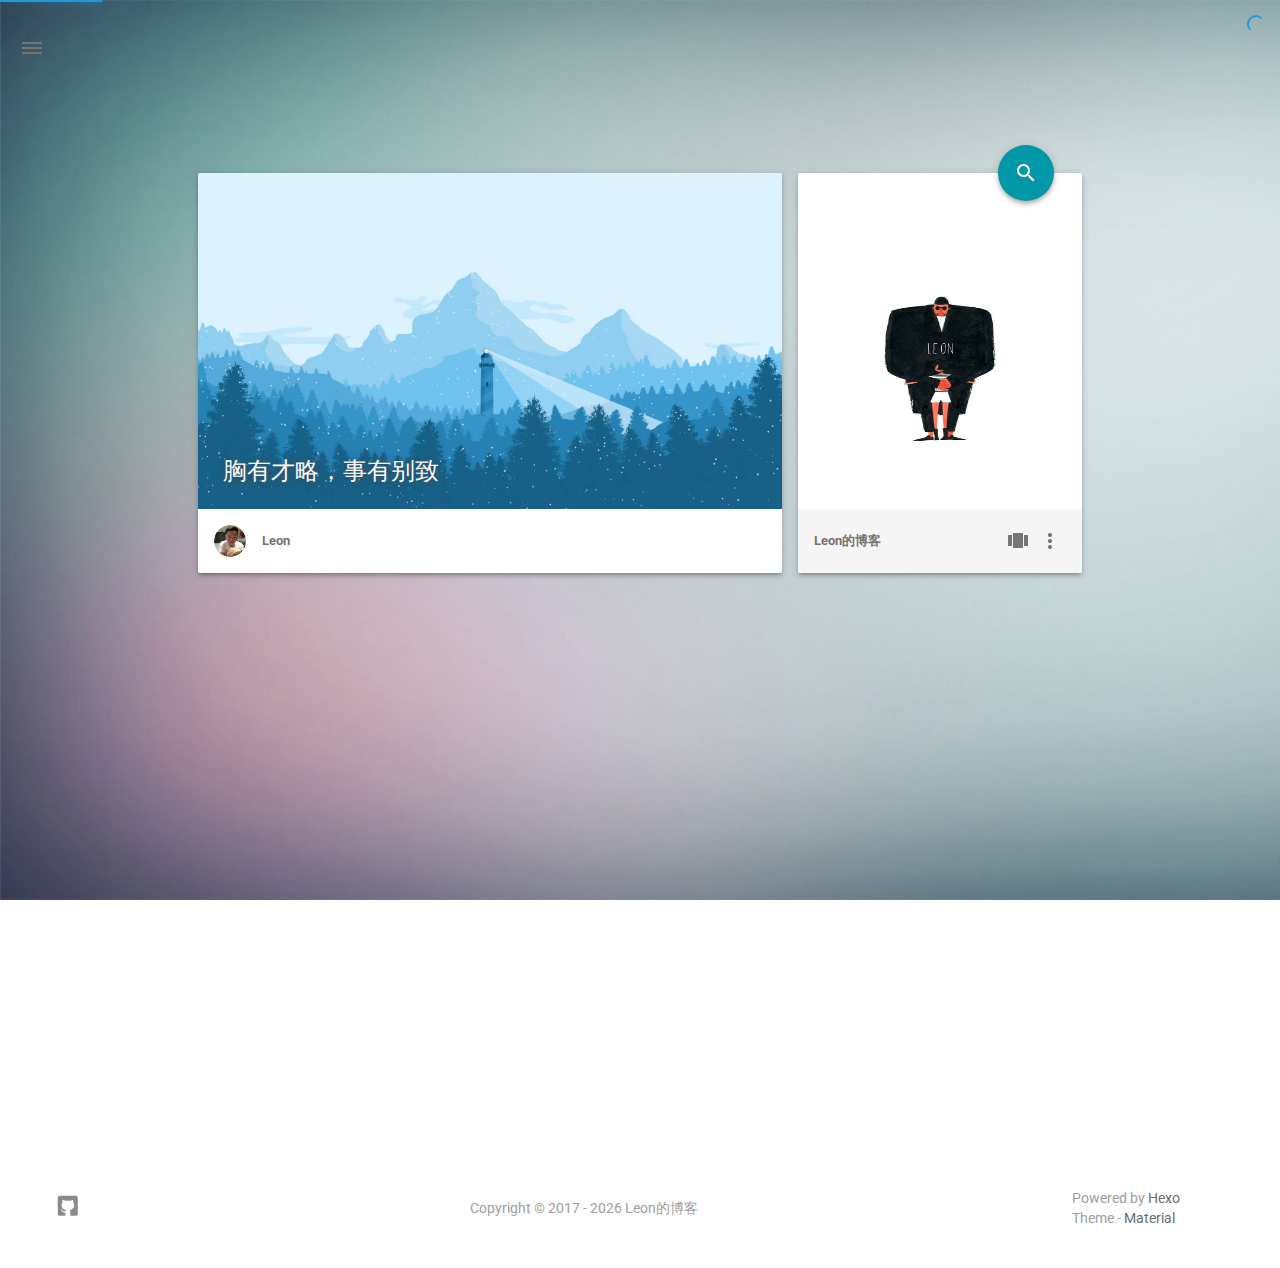
==== index.html @ 697430ab "Site updated: 2018-01-13 22:27:16" ====
<!DOCTYPE html>
<html style="display: none;" lang="zh">
    <head>
    <meta charset="utf-8">
    <!--
        © Material Theme
        https://github.com/viosey/hexo-theme-material
        Version: 1.5.2 -->
    <script>
        window.materialVersion = "1.5.2"
        // Delete localstorage with these tags
        window.oldVersion = [
            'codestartv1',
            '1.3.4',
            '1.4.0',
            '1.4.0b1',
            '1.5.0'
        ]
    </script>

    <!-- dns prefetch -->
    <meta http-equiv="x-dns-prefetch-control" content="on">














    <!-- Meta & Info -->
    <meta http-equiv="X-UA-Compatible" content="IE=Edge,chrome=1">
    <meta name="renderer" content="webkit">
    <meta name="viewport" content="width=device-width, initial-scale=1, user-scalable=no">

    <!-- Title -->
    
    <title>
        
        Leon的博客
    </title>

    <!-- Favicons -->
    <link rel="icon shortcut" type="image/ico" href="/img/favicon.png">
    <link rel="icon" href="/img/favicon.png">

    <meta name="format-detection" content="telephone=no"/>
    <meta name="description" itemprop="description" content="">
    <meta name="keywords" content="产品经理,Leon,陈沭阳的博客">
    <meta name="theme-color" content="#0097A7">

    <!-- Disable Fucking Bloody Baidu Tranformation -->
    <meta http-equiv="Cache-Control" content="no-transform" />
    <meta http-equiv="Cache-Control" content="no-siteapp" />

    <!--[if lte IE 9]>
        <link rel="stylesheet" href="/css/ie-blocker.css">

        
            <script src="/js/ie-blocker.zhCN.js"></script>
        
    <![endif]-->

    <!-- Import lsloader -->
    <script>(function(){window.lsloader={jsRunSequence:[],jsnamemap:{},cssnamemap:{}};lsloader.removeLS=function(a){try{localStorage.removeItem(a)}catch(b){}};lsloader.setLS=function(a,c){try{localStorage.setItem(a,c)}catch(b){}};lsloader.getLS=function(a){var c="";try{c=localStorage.getItem(a)}catch(b){c=""}return c};versionString="/*"+(window.materialVersion||"unknownVersion")+"*/";lsloader.clean=function(){try{var b=[];for(var a=0;a<localStorage.length;a++){b.push(localStorage.key(a))}b.forEach(function(e){var f=lsloader.getLS(e);if(window.oldVersion){var d=window.oldVersion.reduce(function(g,h){return g||f.indexOf("/*"+h+"*/")!==-1},false);if(d){lsloader.removeLS(e)}}})}catch(c){}};lsloader.clean();lsloader.load=function(f,a,b,d){if(typeof b==="boolean"){d=b;b=undefined}d=d||false;b=b||function(){};var e;e=this.getLS(f);if(e&&e.indexOf(versionString)===-1){this.removeLS(f);this.requestResource(f,a,b,d);return}if(e){var c=e.split(versionString)[0];if(c!=a){console.log("reload:"+a);this.removeLS(f);this.requestResource(f,a,b,d);return}e=e.split(versionString)[1];if(d){this.jsRunSequence.push({name:f,code:e});this.runjs(a,f,e)}else{document.getElementById(f).appendChild(document.createTextNode(e));b()}}else{this.requestResource(f,a,b,d)}};lsloader.requestResource=function(b,e,a,c){var d=this;if(c){this.iojs(e,b,function(h,f,g){d.setLS(f,h+versionString+g);d.runjs(h,f,g)})}else{this.iocss(e,b,function(f){document.getElementById(b).appendChild(document.createTextNode(f));d.setLS(b,e+versionString+f)},a)}};lsloader.iojs=function(d,b,g){var a=this;a.jsRunSequence.push({name:b,code:""});try{var f=new XMLHttpRequest();f.open("get",d,true);f.onreadystatechange=function(){if(f.readyState==4){if((f.status>=200&&f.status<300)||f.status==304){if(f.response!=""){g(d,b,f.response);return}}a.jsfallback(d,b)}};f.send(null)}catch(c){a.jsfallback(d,b)}};lsloader.iocss=function(f,c,h,a){var b=this;try{var g=new XMLHttpRequest();g.open("get",f,true);g.onreadystatechange=function(){if(g.readyState==4){if((g.status>=200&&g.status<300)||g.status==304){if(g.response!=""){h(g.response);a();return}}b.cssfallback(f,c,a)}};g.send(null)}catch(d){b.cssfallback(f,c,a)}};lsloader.iofonts=function(f,c,h,a){var b=this;try{var g=new XMLHttpRequest();g.open("get",f,true);g.onreadystatechange=function(){if(g.readyState==4){if((g.status>=200&&g.status<300)||g.status==304){if(g.response!=""){h(g.response);a();return}}b.cssfallback(f,c,a)}};g.send(null)}catch(d){b.cssfallback(f,c,a)}};lsloader.runjs=function(f,c,e){if(!!c&&!!e){for(var b in this.jsRunSequence){if(this.jsRunSequence[b].name==c){this.jsRunSequence[b].code=e}}}if(!!this.jsRunSequence[0]&&!!this.jsRunSequence[0].code&&this.jsRunSequence[0].status!="failed"){var a=document.createElement("script");a.appendChild(document.createTextNode(this.jsRunSequence[0].code));a.type="text/javascript";document.getElementsByTagName("head")[0].appendChild(a);this.jsRunSequence.shift();if(this.jsRunSequence.length>0){this.runjs()}}else{if(!!this.jsRunSequence[0]&&this.jsRunSequence[0].status=="failed"){var d=this;var a=document.createElement("script");a.src=this.jsRunSequence[0].path;a.type="text/javascript";this.jsRunSequence[0].status="loading";a.onload=function(){d.jsRunSequence.shift();if(d.jsRunSequence.length>0){d.runjs()}};document.body.appendChild(a)}}};lsloader.tagLoad=function(b,a){this.jsRunSequence.push({name:a,code:"",path:b,status:"failed"});this.runjs()};lsloader.jsfallback=function(c,b){if(!!this.jsnamemap[b]){return}else{this.jsnamemap[b]=b}for(var a in this.jsRunSequence){if(this.jsRunSequence[a].name==b){this.jsRunSequence[a].code="";this.jsRunSequence[a].status="failed";this.jsRunSequence[a].path=c}}this.runjs()};lsloader.cssfallback=function(e,c,b){if(!!this.cssnamemap[c]){return}else{this.cssnamemap[c]=1}var d=document.createElement("link");d.type="text/css";d.href=e;d.rel="stylesheet";d.onload=d.onerror=b;var a=document.getElementsByTagName("script")[0];a.parentNode.insertBefore(d,a)};lsloader.runInlineScript=function(c,b){var a=document.getElementById(b).innerText;this.jsRunSequence.push({name:c,code:a});this.runjs()}})();</script>

    <!-- Import queue -->
    <script>function Queue(){this.dataStore=[];this.offer=b;this.poll=d;this.execNext=a;this.debug=false;this.startDebug=c;function b(e){if(this.debug){console.log("Offered a Queued Function.")}if(typeof e==="function"){this.dataStore.push(e)}else{console.log("You must offer a function.")}}function d(){if(this.debug){console.log("Polled a Queued Function.")}return this.dataStore.shift()}function a(){var e=this.poll();if(e!==undefined){if(this.debug){console.log("Run a Queued Function.")}e()}}function c(){this.debug=true}}var queue=new Queue();</script>

    <!-- Import CSS -->
    
        <style id="material_css"></style><script>if(typeof window.lsLoadCSSMaxNums === "undefined")window.lsLoadCSSMaxNums = 0;window.lsLoadCSSMaxNums++;lsloader.load("material_css","/css/material.min.css?Z7a72R1E4SxzBKR/WGctOA==",function(){if(typeof window.lsLoadCSSNums === "undefined")window.lsLoadCSSNums = 0;window.lsLoadCSSNums++;if(window.lsLoadCSSNums == window.lsLoadCSSMaxNums)document.documentElement.style.display="";}, false)</script>
        <style id="style_css"></style><script>if(typeof window.lsLoadCSSMaxNums === "undefined")window.lsLoadCSSMaxNums = 0;window.lsLoadCSSMaxNums++;lsloader.load("style_css","/css/style.min.css?MKetZV3cUTfDxvMffaOezg==",function(){if(typeof window.lsLoadCSSNums === "undefined")window.lsLoadCSSNums = 0;window.lsLoadCSSNums++;if(window.lsLoadCSSNums == window.lsLoadCSSMaxNums)document.documentElement.style.display="";}, false)</script>

        
            
        

    

    

    <!-- Config CSS -->

<!-- Other Styles -->
<style>
  body, html {
    font-family: Roboto, "Helvetica Neue", Helvetica, "PingFang SC", "Hiragino Sans GB", "Microsoft YaHei", "微软雅黑", Arial, sans-serif;
    overflow-x: hidden !important;
  }
  
  code {
    font-family: Consolas, Monaco, 'Andale Mono', 'Ubuntu Mono', monospace;
  }

  a {
    color: #00838F;
  }

  .mdl-card__media,
  #search-label,
  #search-form-label:after,
  #scheme-Paradox .hot_tags-count,
  #scheme-Paradox .sidebar_archives-count,
  #scheme-Paradox .sidebar-colored .sidebar-header,
  #scheme-Paradox .sidebar-colored .sidebar-badge{
    background-color: #0097A7 !important;
  }

  /* Sidebar User Drop Down Menu Text Color */
  #scheme-Paradox .sidebar-colored .sidebar-nav>.dropdown>.dropdown-menu>li>a:hover,
  #scheme-Paradox .sidebar-colored .sidebar-nav>.dropdown>.dropdown-menu>li>a:focus {
    color: #0097A7 !important;
  }

  #post_entry-right-info,
  .sidebar-colored .sidebar-nav li:hover > a,
  .sidebar-colored .sidebar-nav li:hover > a i,
  .sidebar-colored .sidebar-nav li > a:hover,
  .sidebar-colored .sidebar-nav li > a:hover i,
  .sidebar-colored .sidebar-nav li > a:focus i,
  .sidebar-colored .sidebar-nav > .open > a,
  .sidebar-colored .sidebar-nav > .open > a:hover,
  .sidebar-colored .sidebar-nav > .open > a:focus,
  #ds-reset #ds-ctx .ds-ctx-entry .ds-ctx-head a {
    color: #0097A7 !important;
  }

  .toTop {
    background: #757575 !important;
  }

  .material-layout .material-post>.material-nav,
  .material-layout .material-index>.material-nav,
  .material-nav a {
    color: #757575;
  }

  #scheme-Paradox .MD-burger-layer {
    background-color: #757575;
  }

  #scheme-Paradox #post-toc-trigger-btn {
    color: #757575;
  }

  .post-toc a:hover {
    color: #00838F;
    text-decoration: underline;
  }

</style>


<!-- Theme Background Related-->

    <style>
      body{
        background-image: url(/img/bg.png);
      }
    </style>




<!-- Fade Effect -->

    <style>
      .fade {
        transition: all 800ms linear;
        -webkit-transform: translate3d(0,0,0);
        -moz-transform: translate3d(0,0,0);
        -ms-transform: translate3d(0,0,0);
        -o-transform: translate3d(0,0,0);
        transform: translate3d(0,0,0);
        opacity: 1;
      }

      .fade.out{
        opacity: 0;
      }
    </style>


<!-- Import Font -->
<!-- Import Roboto -->

    <link href="https://fonts.googleapis.com/css?family=Roboto:300,400,500" rel="stylesheet">


<!-- Import Material Icons -->


    <style id="material_icons"></style><script>if(typeof window.lsLoadCSSMaxNums === "undefined")window.lsLoadCSSMaxNums = 0;window.lsLoadCSSMaxNums++;lsloader.load("material_icons","/css/material-icons.css?pqhB/Rd/ab0H2+kZp0RDmw==",function(){if(typeof window.lsLoadCSSNums === "undefined")window.lsLoadCSSNums = 0;window.lsLoadCSSNums++;if(window.lsLoadCSSNums == window.lsLoadCSSMaxNums)document.documentElement.style.display="";}, false)</script>




    <!-- Import jQuery -->
    
        <script>lsloader.load("jq_js","/js/jquery.min.js?qcusAULNeBksqffqUM2+Ig==", true)</script>
    

    <!-- WebAPP Icons -->
    <meta name="mobile-web-app-capable" content="yes">
    <meta name="application-name" content="Leon的博客">
    <meta name="msapplication-starturl" content="http://lietouleon.github.io/">
    <meta name="msapplication-navbutton-color" content="#0097A7">
    <meta name="apple-mobile-web-app-capable" content="yes">
    <meta name="apple-mobile-web-app-title" content="Leon的博客">
    <meta name="apple-mobile-web-app-status-bar-style" content="black">
    <link rel="apple-touch-icon" href="/img/favicon.png">

    <!-- Site Verification -->
    
    

    <!-- RSS -->
    

    <!-- The Open Graph protocol -->
    <meta property="og:url" content="http://lietouleon.github.io/">
    <meta property="og:type" content="blog">
    <meta property="og:title" content="Leon的博客">
    <meta property="og:image" content="/img/favicon.png">
    <meta property="og:description" content="">
    

    

    <!-- The Twitter Card protocol -->
    <meta name="twitter:card" content="summary_large_image">

    <!-- Add canonical link for SEO -->
    
        <link rel="canonical" href="http://lietouleon.github.io" />
    

    <!-- Structured-data for SEO -->
    
        
<script type="application/ld+json">
{
    "@context": "http://schema.org",
    "@type": "Website",
    "publisher": {
        "@type": "Organization",
        "name": "Leon的博客",
        "logo": "/img/favicon.png"
    },
    "url": "http://lietouleon.github.io",
    "image": {
        "@type": "ImageObject",
        "url": "/img/favicon.png"
    },
    "mainEntityOfPage": {
        "@type": "WebPage",
        "@id": "http://lietouleon.github.io"
    },
    "description": ""
}
</script>




    

    <!-- Analytics -->
    
    
    

    <!-- Custom Head -->
    

</head>


    
        <body id="scheme-Paradox" class="lazy">
            <div class="material-layout  mdl-js-layout has-drawer is-upgraded">
                

                <!-- Main Container -->
                <main class="material-layout__content" id="main">

                    <!-- Top Anchor -->
                    <div id="top"></div>

                    
                        <!-- Hamburger Button -->
                        <button class="MD-burger-icon sidebar-toggle">
                            <span class="MD-burger-layer"></span>
                        </button>
                    

                    <!-- Index Module -->
<div class="material-index mdl-grid">
    
        <!-- Paradox Header -->
        <!-- Daily pic -->
<div class="mdl-card mdl-shadow--3dp daily-pic mdl-cell mdl-cell--8-col index-top-block">

    <!-- Pic & Slogan -->
    <div class="mdl-card__media mdl-color-text--grey-50" style="background-image:url(/img/daily_pic.png)">
        <p class="index-top-block-slogan"><a href="#">
        
            
                胸有才略，事有别致
            
        
        </a></p>
    </div>

    <!-- Avatar & Name -->
    <div class="mdl-card__supporting-text meta mdl-color-text--grey-600">
        <!-- Author Avatar -->
        <div id="author-avatar">
            <img src="/img/avatar.png" width="32px" height="32px" alt="avatar">
        </div>
        <div>
            <strong>Leon</strong>
        </div>
    </div>
</div>

        <!-- Blog info -->
<div class="mdl-card mdl-shadow--3dp something-else mdl-cell mdl-cell--8-col mdl-cell--4-col-desktop index-top-block">

    <!-- Search -->
    
    <!-- Google -->
    <div class="mdl-textfield mdl-js-textfield mdl-textfield--expandable" method="post" action="">
        <label id="search-label" class="mdl-button mdl-js-ripple-effect mdl-js-button mdl-button--fab mdl-color--accent mdl-shadow--4dp" for="search">
            <i class="material-icons mdl-color-text--white" role="presentation">search</i>
        </label>

        <form autocomplete="off" id="search-form" method="get" action="//google.com/search" accept-charset="UTF-8" class="mdl-textfield__expandable-holder" target="_blank">
            <input class="mdl-textfield__input search-input" type="search" name="q" id="search" placeholder="">
            <label id="search-form-label" class="mdl-textfield__label" for="search"></label>

            <input type="hidden" name="sitesearch" value="http://lietouleon.github.io">
        </form>
    </div>







    <!-- LOGO -->
    <div class="something-else-logo mdl-color--white mdl-color-text--grey-600">
        <a href="#" target="_blank">
            <img src="/img/logo.png" alt="logo" />
        </a>
    </div>

    <!-- Infomation -->
    <div class="mdl-card__supporting-text meta meta--fill mdl-color-text--grey-600">
        <!-- Blog Title -->
        <div>
            <strong>Leon的博客</strong>
        </div>
        <div class="section-spacer"></div>

        <!-- Pages -->
        <button id="show-pages-button" class="mdl-button mdl-js-button mdl-js-ripple-effect mdl-button--icon">
            <i class="material-icons" role="presentation">view_carousel</i>
            <span class="visuallyhidden">Pages</span>
        </button>
        <ul class="mdl-menu mdl-js-menu mdl-menu--bottom-right" for="show-pages-button">
            
                <a class="index_share-link" href="#about" title="About">
                    <li class="mdl-menu__item mdl-js-ripple-effect">
                        About
                    </li>
                </a>
            
        </ul>

        <!-- Menu -->
        <button id="menubtn" class="mdl-button mdl-js-button mdl-js-ripple-effect mdl-button--icon">
            <i class="material-icons" role="presentation">more_vert</i>
            <span class="visuallyhidden">show menu</span>
        </button>
        <ul class="mdl-menu mdl-js-menu mdl-menu--bottom-right" for="menubtn">
            

            

            
                <a class="index_share-link" href="http://service.weibo.com/share/share.php?appkey=&title=Leon的博客&url=http://lietouleon.github.io&pic=http://lietouleon.github.io/img/favicon.png&searchPic=false&style=simple" target="_blank">
                    <li class="mdl-menu__item mdl-js-ripple-effect">
                        分享到微博
                    </li>
                </a>
            

            

            

            

            

            
                <a class="post_share-link" href="http://connect.qq.com/widget/shareqq/index.html?site=Leon的博客&title=Leon的博客&summary=&pics=http://lietouleon.github.io/img/favicon.png&url=http://lietouleon.github.io" target="_blank">
                    <li class="mdl-menu__item">
                        分享到 QQ
                    </li>
                </a>
            

            
        </ul>
    </div>
</div>

    
    <div class="locate-thumbnail-symbol"></div>

    <!-- Pin on top -->
    

    <!-- Normal Post -->
    
        
            
                <!-- Paradox Thumbnail -->
                <div class="post_entry-module mdl-card mdl-shadow--3dp mdl-cell mdl-cell--12-col fade out">
    <!-- Post Thumbnail -->
    
        
            <!-- Random Thumbnail -->
            <div class="post_thumbnail-random mdl-card__media mdl-color-text--grey-50">
        
    

        <!-- Post Title -->
        <p class="article-headline-p"><a href="/2018/01/11/谈谈游戏抽奖/">谈谈抽奖游戏</a></p>
    </div>

    <!-- Post Excerpt -->
    <div class="mdl-color-text--grey-600 mdl-card__supporting-text post_entry-content">
        
            
很多平台会这只抽奖环节，算是运营手段中比较常见的形式，今天来扒一扒，抽奖这个形式，能玩出哪些花来

        
        &nbsp;&nbsp;&nbsp;
        <span>
            <a href="/2018/01/11/谈谈游戏抽奖/" target="_self">阅读全文</a>
        </span>
    </div>
    <!-- Post_entry Info-->
    <div id="post_entry-info">
        <div id="post_entry-left-info" class="mdl-card__supporting-text meta mdl-color-text--grey-600 ">
            <!-- Author Avatar -->
            <div id="author-avatar">
                <img src="/img/avatar.png" width="44px" height="44px" alt="Leon's avatar">
            </div>
            <div>
                <strong>Leon</strong>
                <span>1月 11, 2018</span>
            </div>
        </div>
        <div id="post_entry-right-info">
          

            

            

            <!-- Post Views -->
            <span class="post_entry-views">
            </span>
        </div>
    </div>
</div>

            
            
        
    

    

    
        <script type="text/ls-javascript" id="thumbnail-script">
    var randomNum;

    var locatePost = $('.locate-thumbnail-symbol').next();
    for(var i = 0; i < 10; i++) {
        randomNum = Math.floor(Math.random() * 19 + 1);

        locatePost.children('.post_thumbnail-random').attr('id', 'random_thumbnail-'+randomNum);
        locatePost.children('.post_thumbnail-random').attr('data-original', '/img/random/material-' + randomNum + '.png');
    $('.post_thumbnail-random').addClass('lazy');

        locatePost = locatePost.next();
    }
</script>

    
</div>


                    
                        <!-- Overlay For Active Sidebar -->
<div class="sidebar-overlay"></div>

<!-- Material sidebar -->
<aside id="sidebar" class="sidebar sidebar-colored sidebar-fixed-left" role="navigation">
    <div id="sidebar-main">
        <!-- Sidebar Header -->
        <div class="sidebar-header header-cover" style="background-image: url(/img/sidebar_header.png);">
    <!-- Top bar -->
    <div class="top-bar"></div>

    <!-- Sidebar toggle button -->
    <button type="button" class="sidebar-toggle mdl-button mdl-js-button mdl-js-ripple-effect mdl-button--icon" style="display: initial;" data-upgraded=",MaterialButton,MaterialRipple">
        <i class="material-icons">clear_all</i>
        <span class="mdl-button__ripple-container">
            <span class="mdl-ripple">
            </span>
        </span>
    </button>

    <!-- Sidebar Avatar -->
    <div class="sidebar-image">
        <img src="/img/avatar.png" alt="Leon's avatar">
    </div>

    <!-- Sidebar Email -->
    <a data-toggle="dropdown" class="sidebar-brand" href="#settings-dropdown">
        lietouleon@163.com
        <b class="caret"></b>
    </a>
</div>


        <!-- Sidebar Navigation  -->
        <ul class="nav sidebar-nav">
    <!-- User dropdown  -->
    <li class="dropdown">
        <ul id="settings-dropdown" class="dropdown-menu">
            
                <li>
                    <a href="mailto: lietouleon@163.com" target="_blank" title="Email Me">
                        
                            <i class="material-icons sidebar-material-icons sidebar-indent-left1pc-element">email</i>
                        
                        Email Me
                    </a>
                </li>
            
        </ul>
    </li>

    <!-- Homepage -->
    
        <li id="sidebar-first-li">
            <a href="/">
                
                    <i class="material-icons sidebar-material-icons">home</i>
                
                主页
            </a>
        </li>
        
    

    <!-- Archives  -->
    
        <li class="dropdown">
            <a href="#" class="ripple-effect dropdown-toggle" data-toggle="dropdown">
                
                    <i class="material-icons sidebar-material-icons">inbox</i>
                
                    归档
                <b class="caret"></b>
            </a>
            <ul class="dropdown-menu">
            <li>
                <a class="sidebar_archives-link" href="/archives/2018/01/">一月 2018<span class="sidebar_archives-count">1</span></a>
            </ul>
        </li>
        
    

    <!-- Categories  -->
    
        <li class="dropdown">
            <a href="#" class="ripple-effect dropdown-toggle" data-toggle="dropdown">
                
                    <i class="material-icons sidebar-material-icons">chrome_reader_mode</i>
                
                分类
                <b class="caret"></b>
            </a>
            <ul class="dropdown-menu">
                <li>
                
            </ul>
        </li>
        
    

    <!-- Pages  -->
    
        <li>
            <a href="#about" title="About">
                
                    <i class="material-icons sidebar-material-icons">person</i>
                
                About
            </a>
        </li>
        
    

    <!-- Article Number  -->
    
        <li>
            <a href="/archives">
                文章总数
                <span class="sidebar-badge">1</span>
            </a>
        </li>
        
    
</ul>


        <!-- Sidebar Footer -->
        <!--
I'm glad you use this theme, the development is no so easy, I hope you can keep the copyright, I will thank you so much.
If you still want to delete the copyrights, could you still retain the first one? Which namely "Theme Material"
It will not impact the appearance and can give developers a lot of support :)

很高兴您使用并喜欢该主题，开发不易 十分谢谢与希望您可以保留一下版权声明。
如果您仍然想删除的话 能否只保留第一项呢？即 "Theme Material"
它不会影响美观并可以给开发者很大的支持和动力。 :)
-->

<!-- Sidebar Divider -->


<!-- Theme Material -->


<!-- Help & Support -->
<!--

-->

<!-- Feedback -->
<!--

-->

<!-- About Theme -->
<!--

-->

    </div>

    <!-- Sidebar Image -->
    

</aside>

                    

                    
                        <!-- Footer Top Button -->
                        <div id="back-to-top" class="toTop-wrap">
    <a href="#top" class="toTop">
        <i class="material-icons footer_top-i">expand_less</i>
    </a>
</div>

                    

                    <!--Footer-->
<footer class="mdl-mini-footer" id="bottom">
    
        <!-- Paradox Footer Left Section -->
        <div class="mdl-mini-footer--left-section sns-list">
    <!-- Twitter -->
    

    <!-- Facebook -->
    

    <!-- Google + -->
    

    <!-- Weibo -->
    

    <!-- Instagram -->
    

    <!-- Tumblr -->
    

    <!-- Github -->
    
        <a href="lietouleon@github.com" target="_blank">
            <button class="mdl-mini-footer--social-btn social-btn footer-sns-github">
                <span class="visuallyhidden">Github</span>
            </button><!--
     --></a>
    

    <!-- LinkedIn -->
    

    <!-- Zhihu -->
    

    <!-- Bilibili -->
    

    <!-- Telegram -->
    
    
    <!-- V2EX -->
    
</div>


        <!--Copyright-->
        <div id="copyright">
            Copyright&nbsp;©&nbsp;2017&nbsp;-<script type="text/javascript">var fd = new Date();document.write("&nbsp;" + fd.getFullYear() + "&nbsp;");</script>Leon的博客
            
        </div>

        <!-- Paradox Footer Right Section -->

        <!--
        I am glad you use this theme, the development is no so easy, I hope you can keep the copyright.
        It will not impact the appearance and can give developers a lot of support :)

        很高兴您使用该主题，开发不易，希望您可以保留一下版权声明。
        它不会影响美观并可以给开发者很大的支持。 :)
        -->

        <div class="mdl-mini-footer--right-section">
            <div>
                <div class="footer-develop-div">Powered by <a href="https://hexo.io" target="_blank" class="footer-develop-a">Hexo</a></div>
                <div class="footer-develop-div">Theme - <a href="https://github.com/viosey/hexo-theme-material" target="_blank" class="footer-develop-a">Material</a></div>
            </div>
        </div>
    
</footer>


                    <!-- Import JS File -->

    <script>lsloader.load("lazyload_js","/js/lazyload.min.js?1BcfzuNXqV+ntF6gq+5X3Q==", true)</script>



    <script>lsloader.load("js_js","/js/js.min.js?V/53wGualMuiPM3xoetD5Q==", true)</script>



    <script>lsloader.load("np_js","/js/nprogress.js?pl3Qhb9lvqR1FlyLUna1Yw==", true)</script>


<script type="text/ls-javascript" id="NProgress-script">
    NProgress.configure({
        showSpinner: true
    });
    NProgress.start();
    $('#nprogress .bar').css({
        'background': '#29d'
    });
    $('#nprogress .peg').css({
        'box-shadow': '0 0 10px #29d, 0 0 15px #29d'
    });
    $('#nprogress .spinner-icon').css({
        'border-top-color': '#29d',
        'border-left-color': '#29d'
    });
    setTimeout(function() {
        NProgress.done();
        $('.fade').removeClass('out');
    }, 800);
</script>



    
        <script>lsloader.load("sm_js","/js/smoothscroll.js?lOy/ACj5suSNi7ZVFVbpFQ==", true)</script>
    










    <!-- Swiftye -->
    

    <!-- Local Search-->
    


<!-- UC Browser Compatible -->
<script>
	var agent = navigator.userAgent.toLowerCase();
	if(agent.indexOf('ucbrowser')>0) {
		document.write('<link rel="stylesheet" href="/css/uc.css">');
	   alert('由于 UC 浏览器使用极旧的内核，而本网站使用了一些新的特性。\n为了您能更好的浏览，推荐使用 Chrome 或 Firefox 浏览器。');
	}
</script>

<!-- Import prettify js  -->

    



<!-- Window Load -->
<!-- add class for prettify -->
<script type="text/ls-javascript" id="window-load">
    $(window).on('load', function() {
        // Post_Toc parent position fixed
        $('.post-toc-wrap').parent('.mdl-menu__container').css('position', 'fixed');
    });

    
        
    
    
</script>

<!-- MathJax Load-->


<!-- Bing Background -->


<script type="text/ls-javascript" id="lazy-load">
    // Offer LazyLoad
    queue.offer(function(){
        $('.lazy').lazyload({
            effect : 'show'
        });
    });

    // Start Queue
    $(document).ready(function(){
        setInterval(function(){
            queue.execNext();
        },200);
    });
</script>

<!-- Custom Footer -->



<script>
    (function(){
        var scriptList = document.querySelectorAll('script[type="text/ls-javascript"]')

        for (var i = 0; i < scriptList.length; ++i) {
            var item = scriptList[i];
            lsloader.runInlineScript(item.id,item.id);
        }
    })()
console.log('\n %c © Material Theme | Version: 1.5.2 | https://github.com/viosey/hexo-theme-material %c \n', 'color:#455a64;background:#e0e0e0;padding:5px 0;border-top-left-radius:5px;border-bottom-left-radius:5px;', 'color:#455a64;background:#e0e0e0;padding:5px 0;border-top-right-radius:5px;border-bottom-right-radius:5px;');
</script>

                </main>
            </div>
        </body>
    
</html>
---- css/ie-blocker.css ----
@charset "utf-8";
body .demo-blog{
    display: none;
}

h1{
    background-color: #fff;
    font-size: 48px;
    line-height: 48px;
    border-left: none;
    width: auto;
    margin: 0px !important;
}

#ib-container {
    display: none;
    width: 100%;
    height: 100%;
    font-family: Arial, Helvetica, sans-serif;
    position: fixed;
    top: 0;
    left: 0;
    box-sizing: content-box !important;
    z-index: 99999;
}

#ib-container * {
    box-sizing: content-box !important;
}

.ib-modal {
    height: 288px;
    background: #fff;
    border-left: 8px solid #4fc1e9;
    position: absolute;
    color: #434a54;
    z-index: 99999;
    width: 592px;
    top: 50%;
    left: 50%;
    transform: translateY(-50%) translateX(-50%);
    padding: 49px 30px 30px;
}

.ib-header {
    height: 80px;
    padding: 0;
}

.ib-header h1 {
    margin: 0;
    font-size: 24px;
    text-align: left;
    color: #434a54;
}

.ib-header p {
    margin: 10px 0 0 0;
    font-size: 14px;
    line-height: 18px;
    text-align: left;
    color: #434a54;
}

.ib-header p strong {
    font-weight: normal;
    color: #3bafda;
}

.ib-browsers {
    height: 80px;
    list-style: none;
    margin: 0;
    padding: 0;
    padding-top: 0;
    margin-top: 49px;
}

.ib-browsers li {
    float: left;
    width: 148px;
    height: 80px;
    position: relative;
    list-style: none;
}

.ib-browsers li a {
    display: block;
    width: 100%;
    height: 100%;
    position: absolute;
    color: #434a54;
    text-decoration: none;
    cursor: pointer;
}

.ib-browsers li a:hover {
    background-color: #F2F2F2;
}

.ib-browsers li a:hover .ib-browser-name {
    background-color: #4fc1e9;
    color: #fff;
}

.ib-browser-icon {
    display: block;
    width: 118px;
    height: 90px;
    margin: 0 auto;
    margin-top: 20px;
}

.ib-browser-name {
    line-height: 18px;
    margin-top: 5px;
    text-align: center;
    font-size: 20px;
}

.ib-browser-description {
    height: 50px;
    line-height: 14px;
    font-size: 12px;
    margin-top: 10px;
    padding: 0 5px;
}

.ib-footer {
    height: 30px;
}

.ib-try {
    float: right;
    height: 30px;
    padding: 0 15px;
    color: #fff;
    background-color: #3bafda;
    font-size: 12px;
    line-height: 30px;
    cursor: pointer;
    text-decoration: none;
    margin-top: 49px;
}

.ib-try:hover {
    background-color: #4fc1e9;
}

.ib-mask {
    width: 100%;
    height: 100%;
    position: absolute;
    top: 0;
    left: 0;
    _position: absolute;
    _top: expression(eval(document.documentElement.scrollTop) + 'px');
    _left: expression(eval(document.documentElement.scrollLeft) + 'px');
    _right: auto;
    _bottom: auto;
    _width: expression(eval(document.documentElement.clientWidth) + 'px');
    _height: expression(eval(document.documentElement.clientHeight) + 'px');
    z-index: 99999;
}

.ib-mask {
    background: rgb(0, 0, 0);
    opacity: 0.8;
    -ms-filter: "progid:DXImageTransform.Microsoft.Alpha(Opacity=80)";
    filter: alpha(opacity=80);
    z-index: 99998;
}

.zh-cn #ib-container {
    font-family: 'Microsoft Yahei', sans-serif;
}

.zh-cn .ib-browser-description {
    font-size: 12px;
}
---- css/uc.css ----
#scheme-Paradox .mdl-grid{
  display: block !important;
}

#scheme-Paradox .material-layout .mdl-card{
  margin-left: 0;
  margin-right: 0;
  width: 100%;
}

#scheme-Paradox .material-layout .mdl-card{
  display: block;
}

#scheme-Paradox .material-layout .mdl-card__media{
  display: block;
}

#scheme-Paradox .index-top-block,
#scheme-Paradox footer{
  display: none !important;
}

#scheme-Paradox .material-index{
  padding-top: 80px !important;
}

#scheme-Paradox .material-layout .mdl-card__media{
  height: 223px;
}

#scheme-Paradox .post_entry-content {
  display: block !important;
}

#scheme-Paradox .material-layout .meta{
  display: block !important;
}

#scheme-Paradox .article-headline-p{
  position: relative;
  top: 140px;
}

#scheme-Paradox #author-avatar{
  width: 44px;
  height: 44px;
  float: left;
}

.fabs{
  width: 56px;
}

#uc_recommend_ad{
  display: none !important;
}
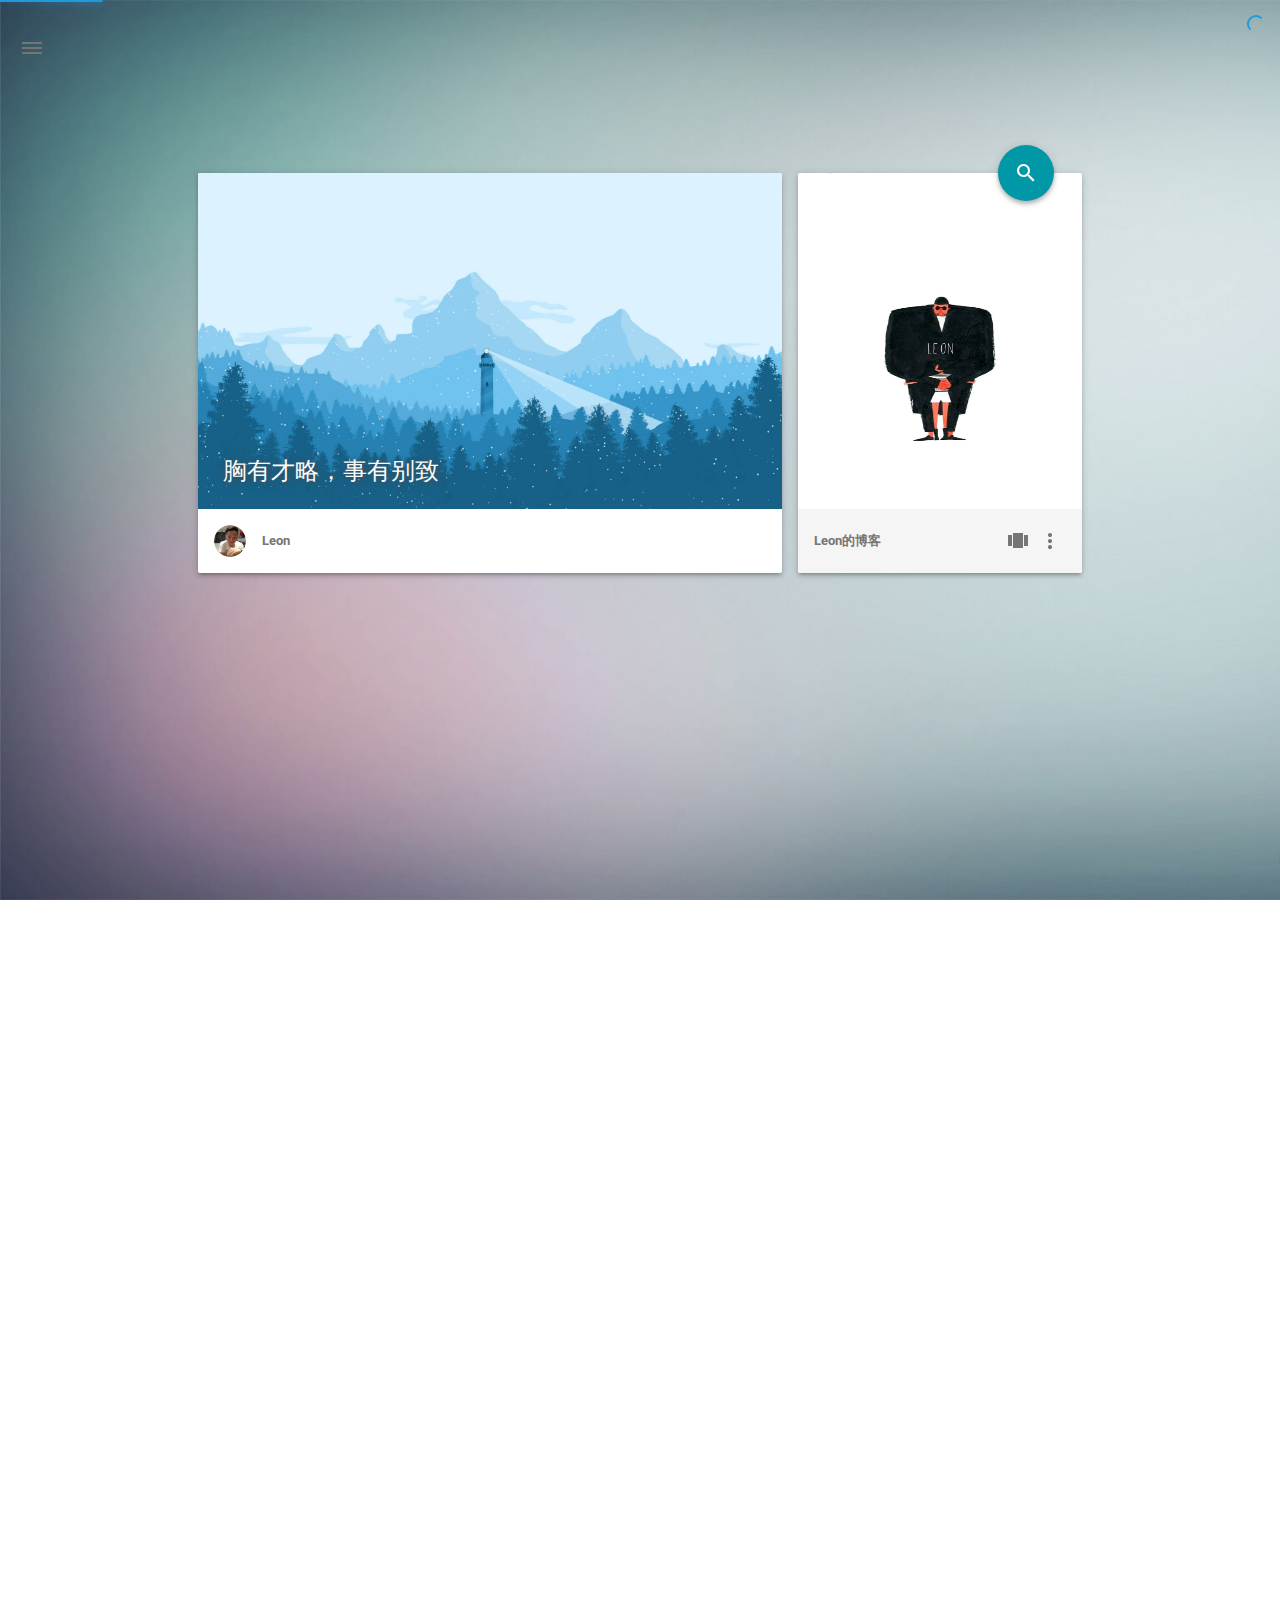
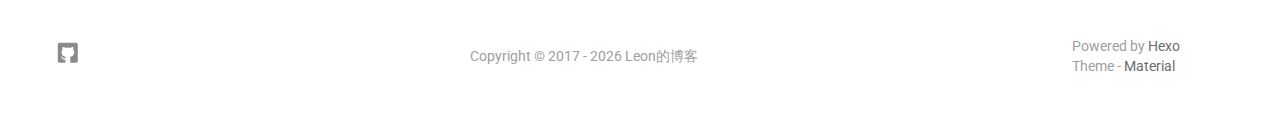
==== commit 1860d021: "Site updated: 2018-04-25 15:21:43" ====
--- a/index.html
+++ b/index.html
@@ -409,6 +409,12 @@
             
 
             
+                <a class="index_share-link" href="https://plus.google.com/share?url=http://lietouleon.github.io" target="_blank">
+                    <li class="mdl-menu__item mdl-js-ripple-effect">
+                        分享到 Google+
+                    </li>
+                </a>
+            
 
             
 
@@ -432,6 +438,62 @@
     
 
     <!-- Normal Post -->
+    
+        
+            
+                <!-- Paradox Thumbnail -->
+                <div class="post_entry-module mdl-card mdl-shadow--3dp mdl-cell mdl-cell--12-col fade out">
+    <!-- Post Thumbnail -->
+    
+        
+            <!-- Random Thumbnail -->
+            <div class="post_thumbnail-random mdl-card__media mdl-color-text--grey-50">
+        
+    
+
+        <!-- Post Title -->
+        <p class="article-headline-p"><a href="/2018/04/25/测试/">测试</a></p>
+    </div>
+
+    <!-- Post Excerpt -->
+    <div class="mdl-color-text--grey-600 mdl-card__supporting-text post_entry-content">
+        
+            
+        
+        &nbsp;&nbsp;&nbsp;
+        <span>
+            <a href="/2018/04/25/测试/" target="_self">阅读全文</a>
+        </span>
+    </div>
+    <!-- Post_entry Info-->
+    <div id="post_entry-info">
+        <div id="post_entry-left-info" class="mdl-card__supporting-text meta mdl-color-text--grey-600 ">
+            <!-- Author Avatar -->
+            <div id="author-avatar">
+                <img src="/img/avatar.png" width="44px" height="44px" alt="Leon's avatar">
+            </div>
+            <div>
+                <strong>Leon</strong>
+                <span>4月 25, 2018</span>
+            </div>
+        </div>
+        <div id="post_entry-right-info">
+          
+
+            
+
+            
+
+            <!-- Post Views -->
+            <span class="post_entry-views">
+            </span>
+        </div>
+    </div>
+</div>
+
+            
+            
+        
     
         
             
@@ -591,7 +653,7 @@
             </a>
             <ul class="dropdown-menu">
             <li>
-                <a class="sidebar_archives-link" href="/archives/2018/01/">一月 2018<span class="sidebar_archives-count">1</span></a>
+                <a class="sidebar_archives-link" href="/archives/2018/04/">四月 2018<span class="sidebar_archives-count">1</span></a></li><li><a class="sidebar_archives-link" href="/archives/2018/01/">一月 2018<span class="sidebar_archives-count">1</span></a>
             </ul>
         </li>
         
@@ -633,7 +695,7 @@
         <li>
             <a href="/archives">
                 文章总数
-                <span class="sidebar-badge">1</span>
+                <span class="sidebar-badge">2</span>
             </a>
         </li>
         
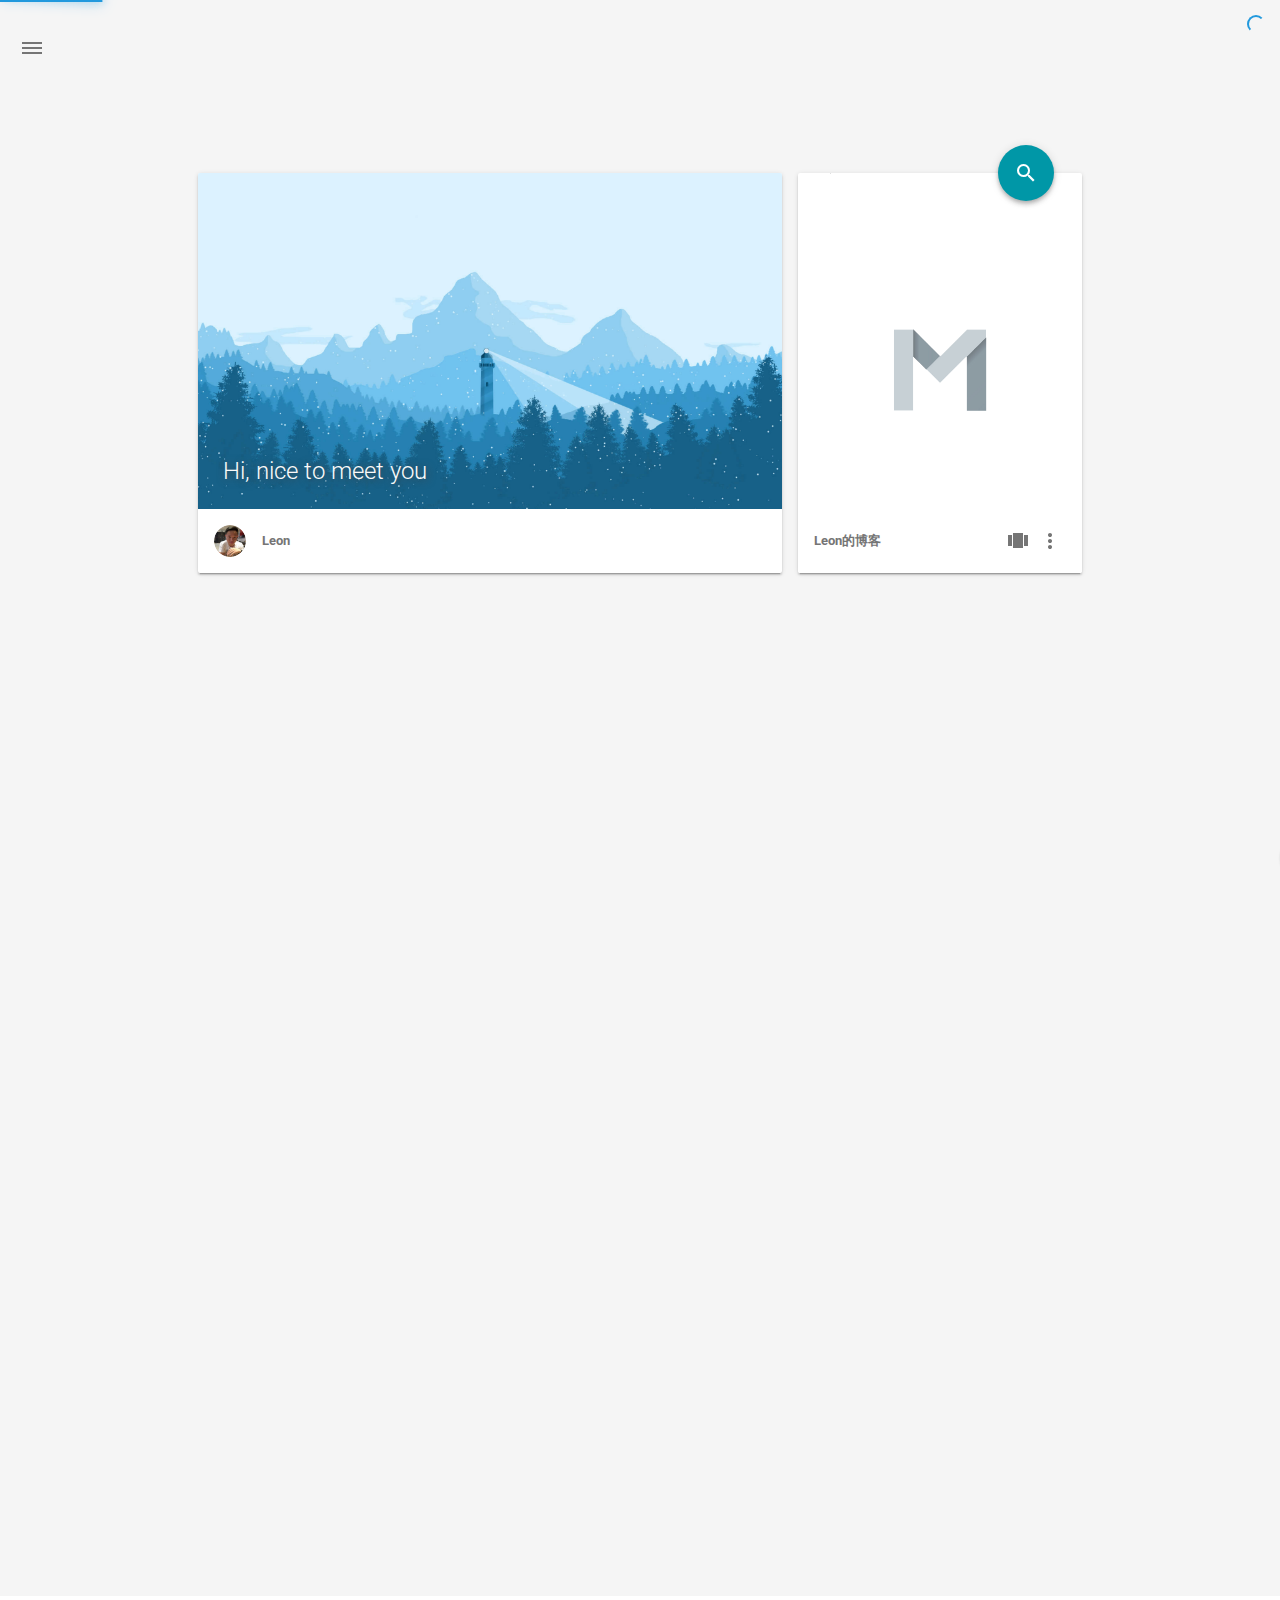
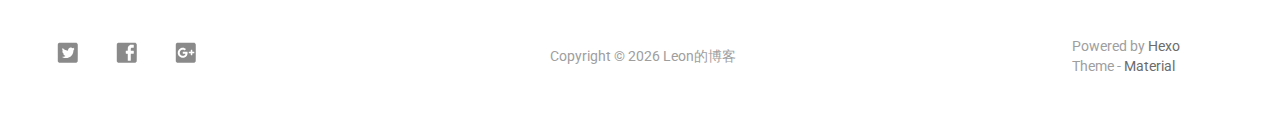
==== commit a05054e9: "Site updated: 2018-04-25 16:02:13" ====
--- a/index.html
+++ b/index.html
@@ -52,7 +52,7 @@
 
     <meta name="format-detection" content="telephone=no"/>
     <meta name="description" itemprop="description" content="">
-    <meta name="keywords" content="产品经理,Leon,陈沭阳的博客">
+    <meta name="keywords" content="">
     <meta name="theme-color" content="#0097A7">
 
     <!-- Disable Fucking Bloody Baidu Tranformation -->
@@ -76,10 +76,8 @@
     <!-- Import CSS -->
     
         <style id="material_css"></style><script>if(typeof window.lsLoadCSSMaxNums === "undefined")window.lsLoadCSSMaxNums = 0;window.lsLoadCSSMaxNums++;lsloader.load("material_css","/css/material.min.css?Z7a72R1E4SxzBKR/WGctOA==",function(){if(typeof window.lsLoadCSSNums === "undefined")window.lsLoadCSSNums = 0;window.lsLoadCSSNums++;if(window.lsLoadCSSNums == window.lsLoadCSSMaxNums)document.documentElement.style.display="";}, false)</script>
-        <style id="style_css"></style><script>if(typeof window.lsLoadCSSMaxNums === "undefined")window.lsLoadCSSMaxNums = 0;window.lsLoadCSSMaxNums++;lsloader.load("style_css","/css/style.min.css?MKetZV3cUTfDxvMffaOezg==",function(){if(typeof window.lsLoadCSSNums === "undefined")window.lsLoadCSSNums = 0;window.lsLoadCSSNums++;if(window.lsLoadCSSNums == window.lsLoadCSSMaxNums)document.documentElement.style.display="";}, false)</script>
-
-        
-            
+        <style id="style_css"></style><script>if(typeof window.lsLoadCSSMaxNums === "undefined")window.lsLoadCSSMaxNums = 0;window.lsLoadCSSMaxNums++;lsloader.load("style_css","/css/style.min.css?NKhlKQkXw/c66TR5p4wO+w==",function(){if(typeof window.lsLoadCSSNums === "undefined")window.lsLoadCSSNums = 0;window.lsLoadCSSNums++;if(window.lsLoadCSSNums == window.lsLoadCSSMaxNums)document.documentElement.style.display="";}, false)</script>
+
         
 
     
@@ -162,7 +160,12 @@
 
     <style>
       body{
-        background-image: url(/img/bg.png);
+        background-color: #F5F5F5;
+      }
+
+      /* blog_info bottom background */
+      #scheme-Paradox .material-layout .something-else .mdl-card__supporting-text{
+        background-color: #fff;
       }
     </style>
 
@@ -210,7 +213,7 @@
     <!-- WebAPP Icons -->
     <meta name="mobile-web-app-capable" content="yes">
     <meta name="application-name" content="Leon的博客">
-    <meta name="msapplication-starturl" content="http://lietouleon.github.io/">
+    <meta name="msapplication-starturl" content="http://lietouleon.github.io/index.html/">
     <meta name="msapplication-navbutton-color" content="#0097A7">
     <meta name="apple-mobile-web-app-capable" content="yes">
     <meta name="apple-mobile-web-app-title" content="Leon的博客">
@@ -225,7 +228,7 @@
     
 
     <!-- The Open Graph protocol -->
-    <meta property="og:url" content="http://lietouleon.github.io/">
+    <meta property="og:url" content="http://lietouleon.github.io/index.html/">
     <meta property="og:type" content="blog">
     <meta property="og:title" content="Leon的博客">
     <meta property="og:image" content="/img/favicon.png">
@@ -239,7 +242,7 @@
 
     <!-- Add canonical link for SEO -->
     
-        <link rel="canonical" href="http://lietouleon.github.io" />
+        <link rel="canonical" href="http://lietouleon.github.io/index.html" />
     
 
     <!-- Structured-data for SEO -->
@@ -254,14 +257,14 @@
         "name": "Leon的博客",
         "logo": "/img/favicon.png"
     },
-    "url": "http://lietouleon.github.io",
+    "url": "http://lietouleon.github.io/index.html",
     "image": {
         "@type": "ImageObject",
         "url": "/img/favicon.png"
     },
     "mainEntityOfPage": {
         "@type": "WebPage",
-        "@id": "http://lietouleon.github.io"
+        "@id": "http://lietouleon.github.io/index.html"
     },
     "description": ""
 }
@@ -306,14 +309,14 @@
     
         <!-- Paradox Header -->
         <!-- Daily pic -->
-<div class="mdl-card mdl-shadow--3dp daily-pic mdl-cell mdl-cell--8-col index-top-block">
+<div class="mdl-card mdl-shadow--2dp daily-pic mdl-cell mdl-cell--8-col index-top-block">
 
     <!-- Pic & Slogan -->
     <div class="mdl-card__media mdl-color-text--grey-50" style="background-image:url(/img/daily_pic.png)">
         <p class="index-top-block-slogan"><a href="#">
         
             
-                胸有才略，事有别致
+                Hi, nice to meet you
             
         
         </a></p>
@@ -332,7 +335,7 @@
 </div>
 
         <!-- Blog info -->
-<div class="mdl-card mdl-shadow--3dp something-else mdl-cell mdl-cell--8-col mdl-cell--4-col-desktop index-top-block">
+<div class="mdl-card mdl-shadow--2dp something-else mdl-cell mdl-cell--8-col mdl-cell--4-col-desktop index-top-block">
 
     <!-- Search -->
     
@@ -346,7 +349,7 @@
             <input class="mdl-textfield__input search-input" type="search" name="q" id="search" placeholder="">
             <label id="search-form-label" class="mdl-textfield__label" for="search"></label>
 
-            <input type="hidden" name="sitesearch" value="http://lietouleon.github.io">
+            <input type="hidden" name="sitesearch" value="http://lietouleon.github.io/index.html">
         </form>
     </div>
 
@@ -378,12 +381,6 @@
         </button>
         <ul class="mdl-menu mdl-js-menu mdl-menu--bottom-right" for="show-pages-button">
             
-                <a class="index_share-link" href="#about" title="About">
-                    <li class="mdl-menu__item mdl-js-ripple-effect">
-                        About
-                    </li>
-                </a>
-            
         </ul>
 
         <!-- Menu -->
@@ -397,7 +394,7 @@
             
 
             
-                <a class="index_share-link" href="http://service.weibo.com/share/share.php?appkey=&title=Leon的博客&url=http://lietouleon.github.io&pic=http://lietouleon.github.io/img/favicon.png&searchPic=false&style=simple" target="_blank">
+                <a class="index_share-link" href="http://service.weibo.com/share/share.php?appkey=&title=Leon的博客&url=http://lietouleon.github.io/index.html&pic=http://lietouleon.github.io/index.html/img/favicon.png&searchPic=false&style=simple" target="_blank">
                     <li class="mdl-menu__item mdl-js-ripple-effect">
                         分享到微博
                     </li>
@@ -405,11 +402,23 @@
             
 
             
-
-            
-
-            
-                <a class="index_share-link" href="https://plus.google.com/share?url=http://lietouleon.github.io" target="_blank">
+                <a class="index_share-link" href="https://twitter.com/intent/tweet?text=Leon的博客&url=http://lietouleon.github.io/index.html&via=Leon" target="_blank">
+                    <li class="mdl-menu__item mdl-js-ripple-effect">
+                        分享到 Twitter
+                    </li>
+                </a>
+            
+
+            
+                <a class="index_share-link" href="https://www.facebook.com/sharer/sharer.php?u=http://lietouleon.github.io/index.html" target="_blank">
+                    <li class="mdl-menu__item mdl-js-ripple-effect">
+                        分享到 Facebook
+                    </li>
+                </a>
+            
+
+            
+                <a class="index_share-link" href="https://plus.google.com/share?url=http://lietouleon.github.io/index.html" target="_blank">
                     <li class="mdl-menu__item mdl-js-ripple-effect">
                         分享到 Google+
                     </li>
@@ -419,12 +428,6 @@
             
 
             
-                <a class="post_share-link" href="http://connect.qq.com/widget/shareqq/index.html?site=Leon的博客&title=Leon的博客&summary=&pics=http://lietouleon.github.io/img/favicon.png&url=http://lietouleon.github.io" target="_blank">
-                    <li class="mdl-menu__item">
-                        分享到 QQ
-                    </li>
-                </a>
-            
 
             
         </ul>
@@ -442,7 +445,7 @@
         
             
                 <!-- Paradox Thumbnail -->
-                <div class="post_entry-module mdl-card mdl-shadow--3dp mdl-cell mdl-cell--12-col fade out">
+                <div class="post_entry-module mdl-card mdl-shadow--2dp mdl-cell mdl-cell--12-col fade out">
     <!-- Post Thumbnail -->
     
         
@@ -452,7 +455,7 @@
     
 
         <!-- Post Title -->
-        <p class="article-headline-p"><a href="/2018/04/25/测试/">测试</a></p>
+        <p class="article-headline-p"><a href="/2018/04/25/mac修改sql管理员密码/">mac修改sql管理员密码</a></p>
     </div>
 
     <!-- Post Excerpt -->
@@ -462,7 +465,7 @@
         
         &nbsp;&nbsp;&nbsp;
         <span>
-            <a href="/2018/04/25/测试/" target="_self">阅读全文</a>
+            <a href="/2018/04/25/mac修改sql管理员密码/" target="_self">阅读全文</a>
         </span>
     </div>
     <!-- Post_entry Info-->
@@ -498,7 +501,7 @@
         
             
                 <!-- Paradox Thumbnail -->
-                <div class="post_entry-module mdl-card mdl-shadow--3dp mdl-cell mdl-cell--12-col fade out">
+                <div class="post_entry-module mdl-card mdl-shadow--2dp mdl-cell mdl-cell--12-col fade out">
     <!-- Post Thumbnail -->
     
         
@@ -604,7 +607,7 @@
 
     <!-- Sidebar Email -->
     <a data-toggle="dropdown" class="sidebar-brand" href="#settings-dropdown">
-        lietouleon@163.com
+        youremail@email.com
         <b class="caret"></b>
     </a>
 </div>
@@ -617,7 +620,7 @@
         <ul id="settings-dropdown" class="dropdown-menu">
             
                 <li>
-                    <a href="mailto: lietouleon@163.com" target="_blank" title="Email Me">
+                    <a href="#" target="_blank" title="Email Me">
                         
                             <i class="material-icons sidebar-material-icons sidebar-indent-left1pc-element">email</i>
                         
@@ -661,44 +664,11 @@
 
     <!-- Categories  -->
     
-        <li class="dropdown">
-            <a href="#" class="ripple-effect dropdown-toggle" data-toggle="dropdown">
-                
-                    <i class="material-icons sidebar-material-icons">chrome_reader_mode</i>
-                
-                分类
-                <b class="caret"></b>
-            </a>
-            <ul class="dropdown-menu">
-                <li>
-                
-            </ul>
-        </li>
-        
-    
 
     <!-- Pages  -->
     
-        <li>
-            <a href="#about" title="About">
-                
-                    <i class="material-icons sidebar-material-icons">person</i>
-                
-                About
-            </a>
-        </li>
-        
-    
 
     <!-- Article Number  -->
-    
-        <li>
-            <a href="/archives">
-                文章总数
-                <span class="sidebar-badge">2</span>
-            </a>
-        </li>
-        
     
 </ul>
 
@@ -716,8 +686,17 @@
 
 <!-- Sidebar Divider -->
 
+    <div class="sidebar-divider"></div>
+
 
 <!-- Theme Material -->
+
+    <a href="https://github.com/viosey/hexo-theme-material"  class="sidebar-footer-text-a" target="_blank">
+        <div class="sidebar-text mdl-button mdl-js-button mdl-js-ripple-effect sidebar-footer-text-div" data-upgraded=",MaterialButton,MaterialRipple">
+            主题 - Material
+            <span class="sidebar-badge badge-circle">i</span>
+        </div>
+    </a>
 
 
 <!-- Help & Support -->
@@ -761,31 +740,43 @@
         <div class="mdl-mini-footer--left-section sns-list">
     <!-- Twitter -->
     
-
-    <!-- Facebook -->
-    
-
-    <!-- Google + -->
-    
-
-    <!-- Weibo -->
-    
-
-    <!-- Instagram -->
-    
-
-    <!-- Tumblr -->
-    
-
-    <!-- Github -->
-    
-        <a href="lietouleon@github.com" target="_blank">
-            <button class="mdl-mini-footer--social-btn social-btn footer-sns-github">
-                <span class="visuallyhidden">Github</span>
+        <a href="https://twitter.com/twitter" target="_blank">
+            <button class="mdl-mini-footer--social-btn social-btn footer-sns-twitter">
+                <span class="visuallyhidden">Twitter</span>
             </button><!--
      --></a>
     
 
+    <!-- Facebook -->
+    
+        <a href="https://www.facebook.com/facebook" target="_blank">
+            <button class="mdl-mini-footer--social-btn social-btn footer-sns-facebook">
+                <span class="visuallyhidden">Facebook</span>
+            </button><!--
+     --></a>
+    
+
+    <!-- Google + -->
+    
+        <a href="https://www.google.com/" target="_blank">
+            <button class="mdl-mini-footer--social-btn social-btn footer-sns-gplus">
+                <span class="visuallyhidden">Google Plus</span>
+            </button><!--
+     --></a>
+    
+
+    <!-- Weibo -->
+    
+
+    <!-- Instagram -->
+    
+
+    <!-- Tumblr -->
+    
+
+    <!-- Github -->
+    
+
     <!-- LinkedIn -->
     
 
@@ -797,15 +788,18 @@
 
     <!-- Telegram -->
     
-    
+
     <!-- V2EX -->
+    
+
+    <!-- Segmentfault -->
     
 </div>
 
 
         <!--Copyright-->
         <div id="copyright">
-            Copyright&nbsp;©&nbsp;2017&nbsp;-<script type="text/javascript">var fd = new Date();document.write("&nbsp;" + fd.getFullYear() + "&nbsp;");</script>Leon的博客
+            Copyright&nbsp;©&nbsp;<span year></span>&nbsp;Leon的博客
             
         </div>
 
@@ -865,10 +859,6 @@
 
 
 
-    
-        <script>lsloader.load("sm_js","/js/smoothscroll.js?lOy/ACj5suSNi7ZVFVbpFQ==", true)</script>
-    
-
 
 
 
@@ -896,8 +886,6 @@
 
 <!-- Import prettify js  -->
 
-    
-
 
 
 <!-- Window Load -->
@@ -909,8 +897,6 @@
     });
 
     
-        
-    
     
 </script>
 
@@ -941,6 +927,16 @@
 
 
 <script>
+    var copyrightNow = new Date().getFullYear();
+    var textContent = document.querySelector('span[year]')
+
+    copyrightSince = 0000;
+    if (copyrightSince === copyrightNow||copyrightSince === 0000) {
+        textContent.textContent = copyrightNow
+    } else {
+        textContent.textContent = copyrightSince + ' - ' + copyrightNow
+    }
+
     (function(){
         var scriptList = document.querySelectorAll('script[type="text/ls-javascript"]')
 
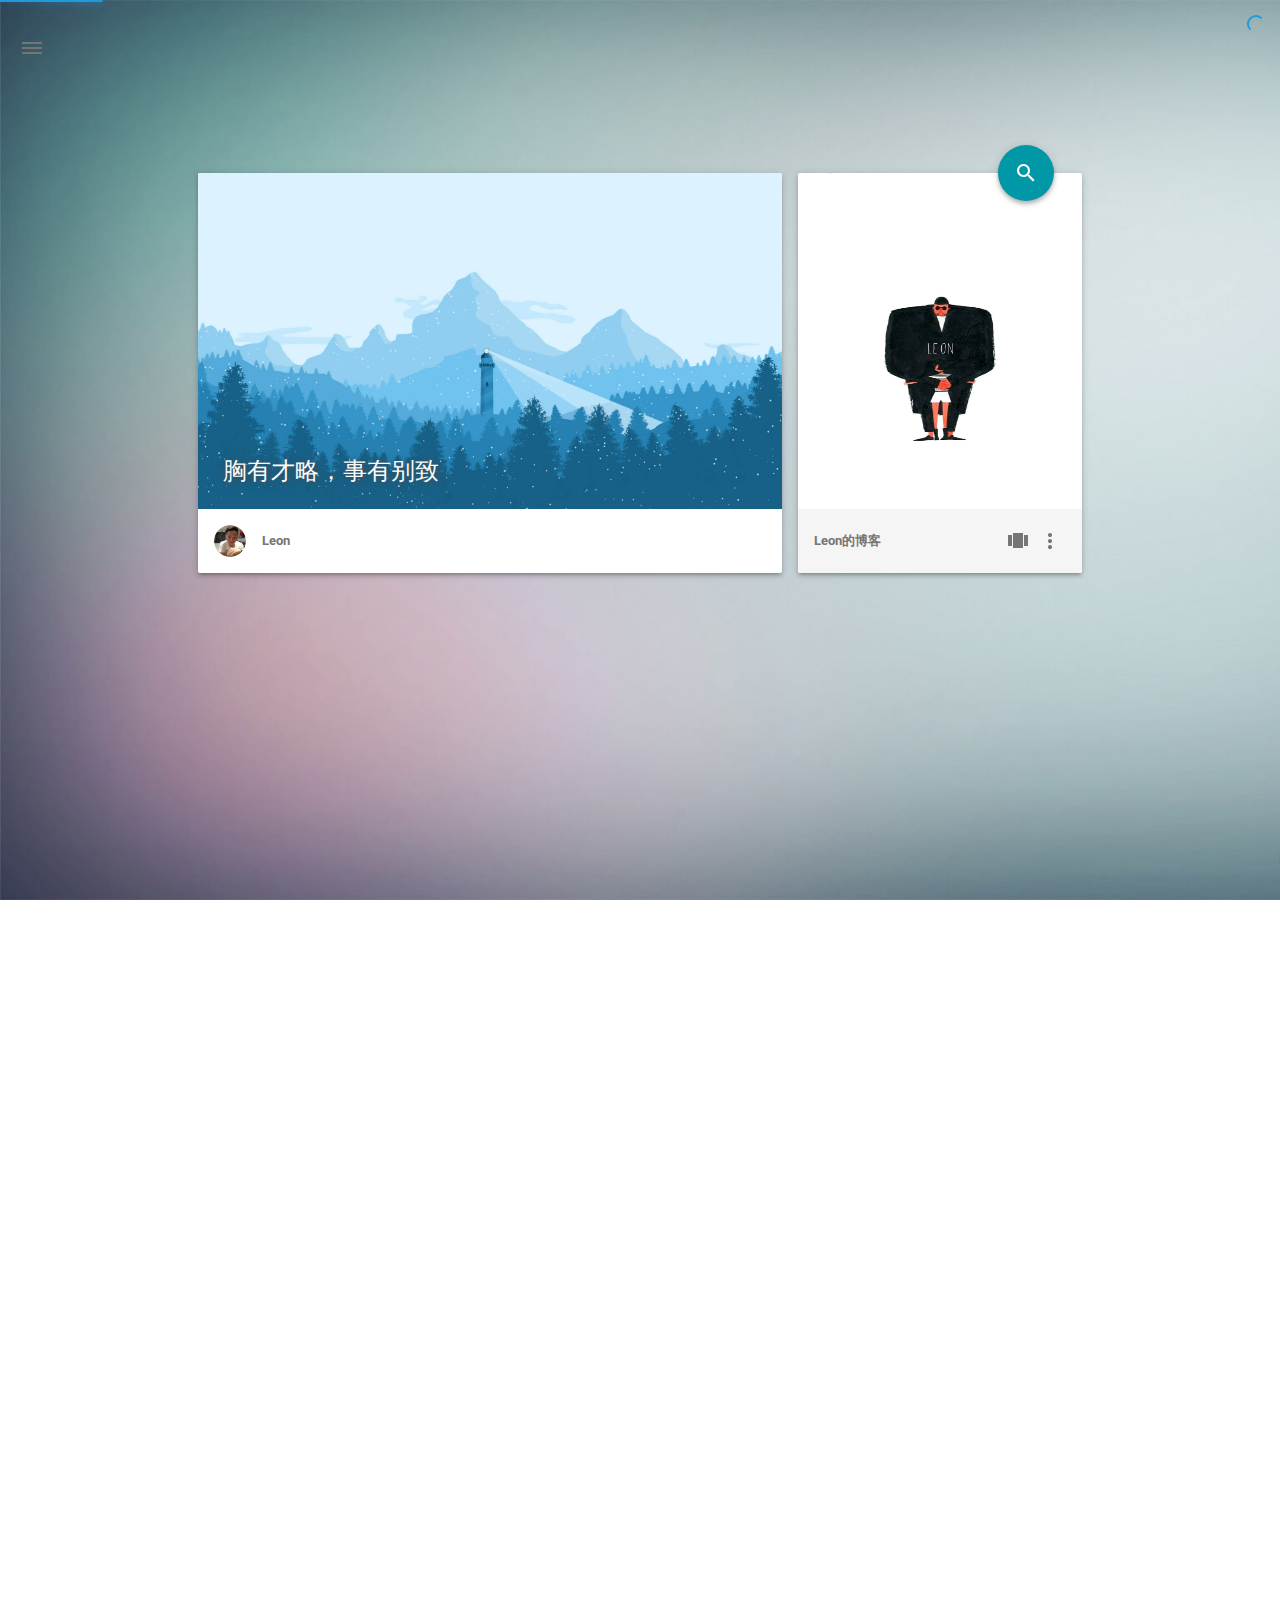
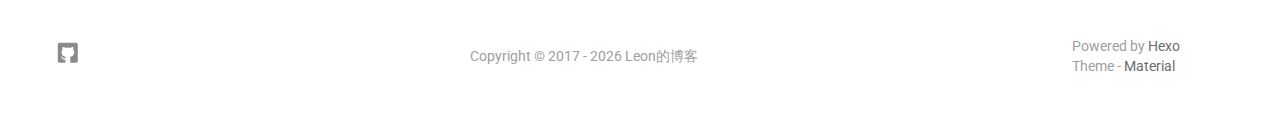
==== commit 10fe5e08: "Site updated: 2018-04-25 16:05:21" ====
--- a/index.html
+++ b/index.html
@@ -52,7 +52,7 @@
 
     <meta name="format-detection" content="telephone=no"/>
     <meta name="description" itemprop="description" content="">
-    <meta name="keywords" content="">
+    <meta name="keywords" content="产品经理,Leon,陈沭阳的博客">
     <meta name="theme-color" content="#0097A7">
 
     <!-- Disable Fucking Bloody Baidu Tranformation -->
@@ -76,8 +76,10 @@
     <!-- Import CSS -->
     
         <style id="material_css"></style><script>if(typeof window.lsLoadCSSMaxNums === "undefined")window.lsLoadCSSMaxNums = 0;window.lsLoadCSSMaxNums++;lsloader.load("material_css","/css/material.min.css?Z7a72R1E4SxzBKR/WGctOA==",function(){if(typeof window.lsLoadCSSNums === "undefined")window.lsLoadCSSNums = 0;window.lsLoadCSSNums++;if(window.lsLoadCSSNums == window.lsLoadCSSMaxNums)document.documentElement.style.display="";}, false)</script>
-        <style id="style_css"></style><script>if(typeof window.lsLoadCSSMaxNums === "undefined")window.lsLoadCSSMaxNums = 0;window.lsLoadCSSMaxNums++;lsloader.load("style_css","/css/style.min.css?NKhlKQkXw/c66TR5p4wO+w==",function(){if(typeof window.lsLoadCSSNums === "undefined")window.lsLoadCSSNums = 0;window.lsLoadCSSNums++;if(window.lsLoadCSSNums == window.lsLoadCSSMaxNums)document.documentElement.style.display="";}, false)</script>
-
+        <style id="style_css"></style><script>if(typeof window.lsLoadCSSMaxNums === "undefined")window.lsLoadCSSMaxNums = 0;window.lsLoadCSSMaxNums++;lsloader.load("style_css","/css/style.min.css?MKetZV3cUTfDxvMffaOezg==",function(){if(typeof window.lsLoadCSSNums === "undefined")window.lsLoadCSSNums = 0;window.lsLoadCSSNums++;if(window.lsLoadCSSNums == window.lsLoadCSSMaxNums)document.documentElement.style.display="";}, false)</script>
+
+        
+            
         
 
     
@@ -160,12 +162,7 @@
 
     <style>
       body{
-        background-color: #F5F5F5;
-      }
-
-      /* blog_info bottom background */
-      #scheme-Paradox .material-layout .something-else .mdl-card__supporting-text{
-        background-color: #fff;
+        background-image: url(/img/bg.png);
       }
     </style>
 
@@ -309,14 +306,14 @@
     
         <!-- Paradox Header -->
         <!-- Daily pic -->
-<div class="mdl-card mdl-shadow--2dp daily-pic mdl-cell mdl-cell--8-col index-top-block">
+<div class="mdl-card mdl-shadow--3dp daily-pic mdl-cell mdl-cell--8-col index-top-block">
 
     <!-- Pic & Slogan -->
     <div class="mdl-card__media mdl-color-text--grey-50" style="background-image:url(/img/daily_pic.png)">
         <p class="index-top-block-slogan"><a href="#">
         
             
-                Hi, nice to meet you
+                胸有才略，事有别致
             
         
         </a></p>
@@ -335,7 +332,7 @@
 </div>
 
         <!-- Blog info -->
-<div class="mdl-card mdl-shadow--2dp something-else mdl-cell mdl-cell--8-col mdl-cell--4-col-desktop index-top-block">
+<div class="mdl-card mdl-shadow--3dp something-else mdl-cell mdl-cell--8-col mdl-cell--4-col-desktop index-top-block">
 
     <!-- Search -->
     
@@ -381,6 +378,12 @@
         </button>
         <ul class="mdl-menu mdl-js-menu mdl-menu--bottom-right" for="show-pages-button">
             
+                <a class="index_share-link" href="#about" title="About">
+                    <li class="mdl-menu__item mdl-js-ripple-effect">
+                        About
+                    </li>
+                </a>
+            
         </ul>
 
         <!-- Menu -->
@@ -402,19 +405,7 @@
             
 
             
-                <a class="index_share-link" href="https://twitter.com/intent/tweet?text=Leon的博客&url=http://lietouleon.github.io/index.html&via=Leon" target="_blank">
-                    <li class="mdl-menu__item mdl-js-ripple-effect">
-                        分享到 Twitter
-                    </li>
-                </a>
-            
-
-            
-                <a class="index_share-link" href="https://www.facebook.com/sharer/sharer.php?u=http://lietouleon.github.io/index.html" target="_blank">
-                    <li class="mdl-menu__item mdl-js-ripple-effect">
-                        分享到 Facebook
-                    </li>
-                </a>
+
             
 
             
@@ -428,6 +419,12 @@
             
 
             
+                <a class="post_share-link" href="http://connect.qq.com/widget/shareqq/index.html?site=Leon的博客&title=Leon的博客&summary=&pics=http://lietouleon.github.io/index.html/img/favicon.png&url=http://lietouleon.github.io/index.html" target="_blank">
+                    <li class="mdl-menu__item">
+                        分享到 QQ
+                    </li>
+                </a>
+            
 
             
         </ul>
@@ -445,7 +442,7 @@
         
             
                 <!-- Paradox Thumbnail -->
-                <div class="post_entry-module mdl-card mdl-shadow--2dp mdl-cell mdl-cell--12-col fade out">
+                <div class="post_entry-module mdl-card mdl-shadow--3dp mdl-cell mdl-cell--12-col fade out">
     <!-- Post Thumbnail -->
     
         
@@ -501,7 +498,7 @@
         
             
                 <!-- Paradox Thumbnail -->
-                <div class="post_entry-module mdl-card mdl-shadow--2dp mdl-cell mdl-cell--12-col fade out">
+                <div class="post_entry-module mdl-card mdl-shadow--3dp mdl-cell mdl-cell--12-col fade out">
     <!-- Post Thumbnail -->
     
         
@@ -607,7 +604,7 @@
 
     <!-- Sidebar Email -->
     <a data-toggle="dropdown" class="sidebar-brand" href="#settings-dropdown">
-        youremail@email.com
+        lietouleon@163.com
         <b class="caret"></b>
     </a>
 </div>
@@ -620,7 +617,7 @@
         <ul id="settings-dropdown" class="dropdown-menu">
             
                 <li>
-                    <a href="#" target="_blank" title="Email Me">
+                    <a href="mailto: lietouleon@163.com" target="_blank" title="Email Me">
                         
                             <i class="material-icons sidebar-material-icons sidebar-indent-left1pc-element">email</i>
                         
@@ -664,11 +661,44 @@
 
     <!-- Categories  -->
     
+        <li class="dropdown">
+            <a href="#" class="ripple-effect dropdown-toggle" data-toggle="dropdown">
+                
+                    <i class="material-icons sidebar-material-icons">chrome_reader_mode</i>
+                
+                分类
+                <b class="caret"></b>
+            </a>
+            <ul class="dropdown-menu">
+                <li>
+                
+            </ul>
+        </li>
+        
+    
 
     <!-- Pages  -->
     
+        <li>
+            <a href="#about" title="About">
+                
+                    <i class="material-icons sidebar-material-icons">person</i>
+                
+                About
+            </a>
+        </li>
+        
+    
 
     <!-- Article Number  -->
+    
+        <li>
+            <a href="/archives">
+                文章总数
+                <span class="sidebar-badge">2</span>
+            </a>
+        </li>
+        
     
 </ul>
 
@@ -686,17 +716,8 @@
 
 <!-- Sidebar Divider -->
 
-    <div class="sidebar-divider"></div>
-
 
 <!-- Theme Material -->
-
-    <a href="https://github.com/viosey/hexo-theme-material"  class="sidebar-footer-text-a" target="_blank">
-        <div class="sidebar-text mdl-button mdl-js-button mdl-js-ripple-effect sidebar-footer-text-div" data-upgraded=",MaterialButton,MaterialRipple">
-            主题 - Material
-            <span class="sidebar-badge badge-circle">i</span>
-        </div>
-    </a>
 
 
 <!-- Help & Support -->
@@ -740,43 +761,31 @@
         <div class="mdl-mini-footer--left-section sns-list">
     <!-- Twitter -->
     
-        <a href="https://twitter.com/twitter" target="_blank">
-            <button class="mdl-mini-footer--social-btn social-btn footer-sns-twitter">
-                <span class="visuallyhidden">Twitter</span>
+
+    <!-- Facebook -->
+    
+
+    <!-- Google + -->
+    
+
+    <!-- Weibo -->
+    
+
+    <!-- Instagram -->
+    
+
+    <!-- Tumblr -->
+    
+
+    <!-- Github -->
+    
+        <a href="lietouleon@github.com" target="_blank">
+            <button class="mdl-mini-footer--social-btn social-btn footer-sns-github">
+                <span class="visuallyhidden">Github</span>
             </button><!--
      --></a>
     
 
-    <!-- Facebook -->
-    
-        <a href="https://www.facebook.com/facebook" target="_blank">
-            <button class="mdl-mini-footer--social-btn social-btn footer-sns-facebook">
-                <span class="visuallyhidden">Facebook</span>
-            </button><!--
-     --></a>
-    
-
-    <!-- Google + -->
-    
-        <a href="https://www.google.com/" target="_blank">
-            <button class="mdl-mini-footer--social-btn social-btn footer-sns-gplus">
-                <span class="visuallyhidden">Google Plus</span>
-            </button><!--
-     --></a>
-    
-
-    <!-- Weibo -->
-    
-
-    <!-- Instagram -->
-    
-
-    <!-- Tumblr -->
-    
-
-    <!-- Github -->
-    
-
     <!-- LinkedIn -->
     
 
@@ -788,18 +797,15 @@
 
     <!-- Telegram -->
     
-
+    
     <!-- V2EX -->
-    
-
-    <!-- Segmentfault -->
     
 </div>
 
 
         <!--Copyright-->
         <div id="copyright">
-            Copyright&nbsp;©&nbsp;<span year></span>&nbsp;Leon的博客
+            Copyright&nbsp;©&nbsp;2017&nbsp;-<script type="text/javascript">var fd = new Date();document.write("&nbsp;" + fd.getFullYear() + "&nbsp;");</script>Leon的博客
             
         </div>
 
@@ -859,6 +865,10 @@
 
 
 
+    
+        <script>lsloader.load("sm_js","/js/smoothscroll.js?lOy/ACj5suSNi7ZVFVbpFQ==", true)</script>
+    
+
 
 
 
@@ -886,6 +896,8 @@
 
 <!-- Import prettify js  -->
 
+    
+
 
 
 <!-- Window Load -->
@@ -897,6 +909,8 @@
     });
 
     
+        
+    
     
 </script>
 
@@ -927,16 +941,6 @@
 
 
 <script>
-    var copyrightNow = new Date().getFullYear();
-    var textContent = document.querySelector('span[year]')
-
-    copyrightSince = 0000;
-    if (copyrightSince === copyrightNow||copyrightSince === 0000) {
-        textContent.textContent = copyrightNow
-    } else {
-        textContent.textContent = copyrightSince + ' - ' + copyrightNow
-    }
-
     (function(){
         var scriptList = document.querySelectorAll('script[type="text/ls-javascript"]')
 
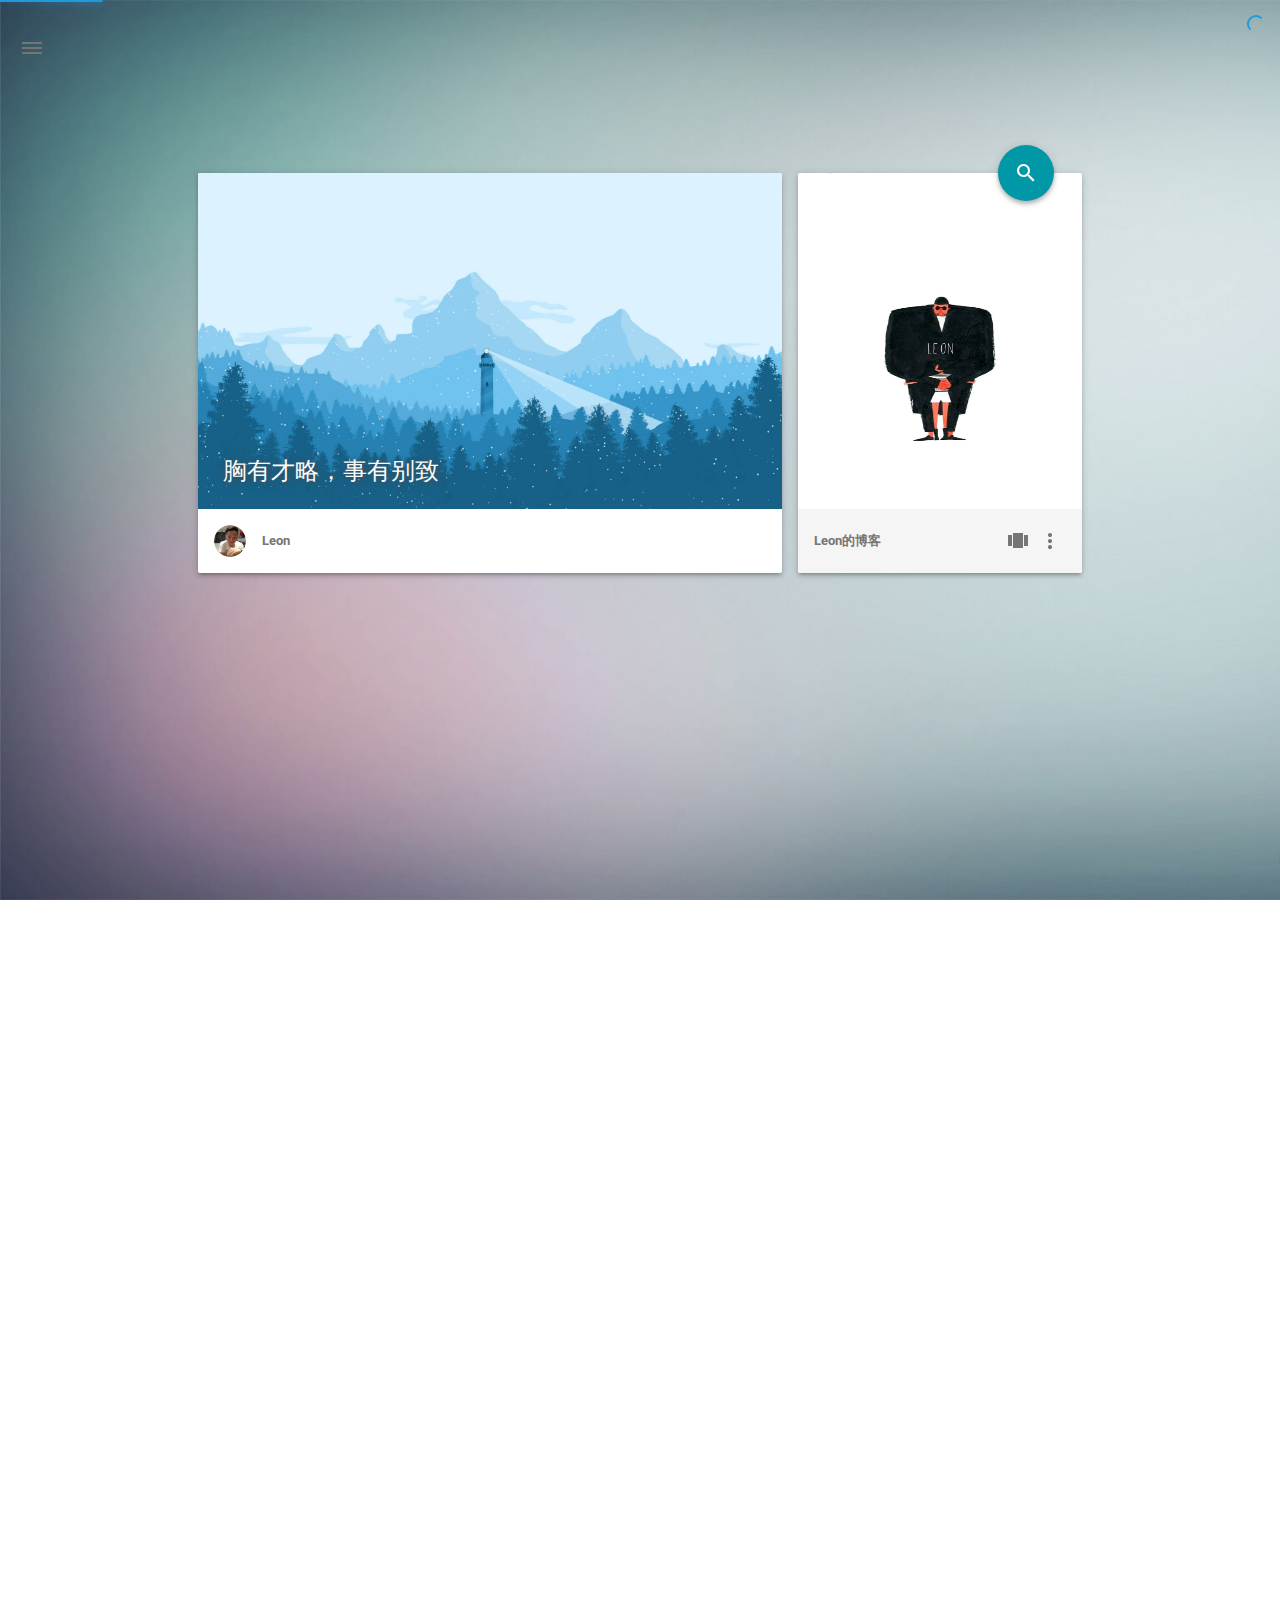
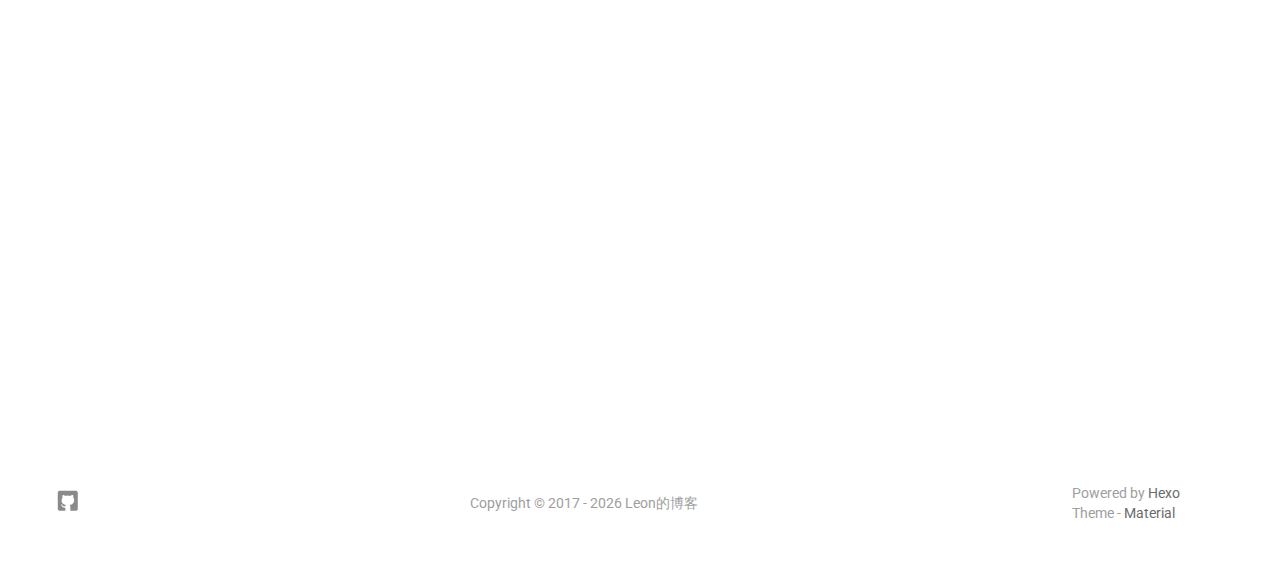
==== commit f12680ea: "Site updated: 2018-04-26 18:45:02" ====
--- a/index.html
+++ b/index.html
@@ -452,6 +452,62 @@
     
 
         <!-- Post Title -->
+        <p class="article-headline-p"><a href="/2018/04/26/如何做好用户激励，实现用户活跃？/">如何做好用户激励，实现用户活跃？</a></p>
+    </div>
+
+    <!-- Post Excerpt -->
+    <div class="mdl-color-text--grey-600 mdl-card__supporting-text post_entry-content">
+        
+            本文由 @活动盒子 原创发布于人人都是产品经理，版权归原作者所有，本站仅做转载。  
+        
+        &nbsp;&nbsp;&nbsp;
+        <span>
+            <a href="/2018/04/26/如何做好用户激励，实现用户活跃？/" target="_self">阅读全文</a>
+        </span>
+    </div>
+    <!-- Post_entry Info-->
+    <div id="post_entry-info">
+        <div id="post_entry-left-info" class="mdl-card__supporting-text meta mdl-color-text--grey-600 ">
+            <!-- Author Avatar -->
+            <div id="author-avatar">
+                <img src="/img/avatar.png" width="44px" height="44px" alt="Leon's avatar">
+            </div>
+            <div>
+                <strong>Leon</strong>
+                <span>4月 26, 2018</span>
+            </div>
+        </div>
+        <div id="post_entry-right-info">
+          
+
+            
+
+            
+
+            <!-- Post Views -->
+            <span class="post_entry-views">
+            </span>
+        </div>
+    </div>
+</div>
+
+            
+            
+        
+    
+        
+            
+                <!-- Paradox Thumbnail -->
+                <div class="post_entry-module mdl-card mdl-shadow--3dp mdl-cell mdl-cell--12-col fade out">
+    <!-- Post Thumbnail -->
+    
+        
+            <!-- Random Thumbnail -->
+            <div class="post_thumbnail-random mdl-card__media mdl-color-text--grey-50">
+        
+    
+
+        <!-- Post Title -->
         <p class="article-headline-p"><a href="/2018/04/25/mac修改sql管理员密码/">mac修改sql管理员密码</a></p>
     </div>
 
@@ -653,7 +709,7 @@
             </a>
             <ul class="dropdown-menu">
             <li>
-                <a class="sidebar_archives-link" href="/archives/2018/04/">四月 2018<span class="sidebar_archives-count">1</span></a></li><li><a class="sidebar_archives-link" href="/archives/2018/01/">一月 2018<span class="sidebar_archives-count">1</span></a>
+                <a class="sidebar_archives-link" href="/archives/2018/04/">四月 2018<span class="sidebar_archives-count">2</span></a></li><li><a class="sidebar_archives-link" href="/archives/2018/01/">一月 2018<span class="sidebar_archives-count">1</span></a>
             </ul>
         </li>
         
@@ -695,7 +751,7 @@
         <li>
             <a href="/archives">
                 文章总数
-                <span class="sidebar-badge">2</span>
+                <span class="sidebar-badge">3</span>
             </a>
         </li>
         
